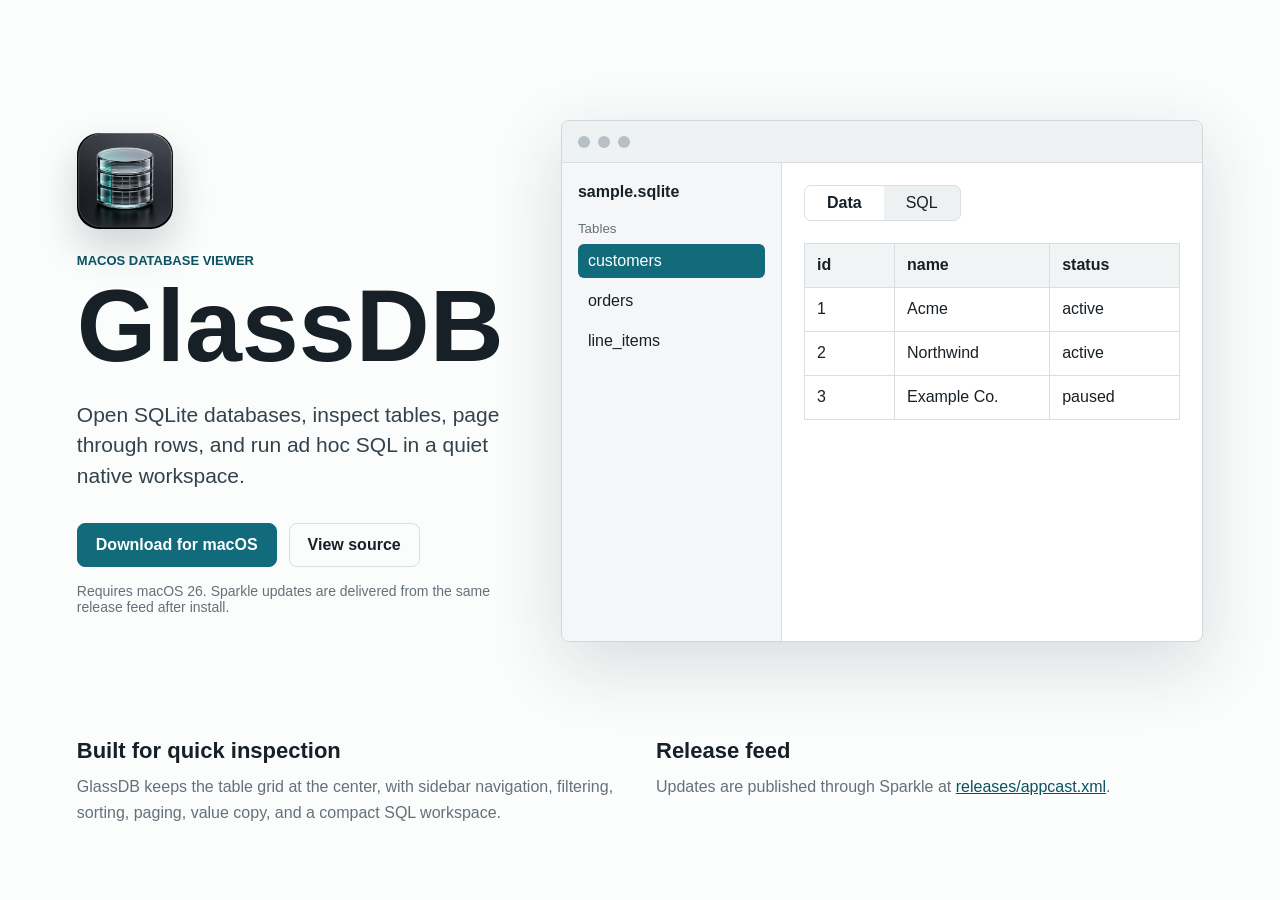
==== docs/index.html @ 264d3016 "Release GlassDB 0.1.0 with Sparkle updates Add Sparkle integration, notarized release artifacts, Git" ====
<!doctype html>
<html lang="en">
  <head>
    <meta charset="utf-8">
    <meta name="viewport" content="width=device-width, initial-scale=1">
    <title>GlassDB</title>
    <meta name="description" content="GlassDB is a macOS-native database viewer for developers.">
    <link rel="stylesheet" href="styles.css">
  </head>
  <body>
    <main class="page">
      <section class="hero">
        <div class="hero-copy">
          <img class="app-icon" src="assets/app-icon.png" alt="" width="96" height="96">
          <p class="eyebrow">macOS database viewer</p>
          <h1>GlassDB</h1>
          <p class="lede">Open SQLite databases, inspect tables, page through rows, and run ad hoc SQL in a quiet native workspace.</p>
          <div class="actions">
            <a class="primary" href="releases/GlassDB-0.1.0.zip">Download for macOS</a>
            <a class="secondary" href="https://github.com/makikub/glass-db">View source</a>
          </div>
          <p class="note">Requires macOS 26. Sparkle updates are delivered from the same release feed after install.</p>
        </div>
        <div class="app-shot" aria-label="GlassDB interface preview">
          <div class="toolbar">
            <span></span><span></span><span></span>
          </div>
          <div class="chrome">
            <aside>
              <strong>sample.sqlite</strong>
              <small>Tables</small>
              <p class="selected">customers</p>
              <p>orders</p>
              <p>line_items</p>
            </aside>
            <section>
              <div class="tabs"><b>Data</b><span>SQL</span></div>
              <div class="grid">
                <span>id</span><span>name</span><span>status</span>
                <span>1</span><span>Acme</span><span>active</span>
                <span>2</span><span>Northwind</span><span>active</span>
                <span>3</span><span>Example Co.</span><span>paused</span>
              </div>
            </section>
          </div>
        </div>
      </section>

      <section class="details">
        <div>
          <h2>Built for quick inspection</h2>
          <p>GlassDB keeps the table grid at the center, with sidebar navigation, filtering, sorting, paging, value copy, and a compact SQL workspace.</p>
        </div>
        <div>
          <h2>Release feed</h2>
          <p>Updates are published through Sparkle at <a href="releases/appcast.xml">releases/appcast.xml</a>.</p>
        </div>
      </section>
    </main>
  </body>
</html>
---- docs/styles.css ----
:root {
  color-scheme: light;
  --ink: #172026;
  --muted: #65717a;
  --line: #d8dee4;
  --panel: #f4f6f7;
  --accent: #116b7a;
  --accent-strong: #0a5260;
  --surface: #ffffff;
}

* {
  box-sizing: border-box;
}

body {
  margin: 0;
  color: var(--ink);
  background: #fbfcfc;
  font-family: -apple-system, BlinkMacSystemFont, "Segoe UI", sans-serif;
}

a {
  color: var(--accent-strong);
}

.page {
  min-height: 100vh;
}

.hero {
  display: grid;
  grid-template-columns: minmax(320px, 0.8fr) minmax(460px, 1.2fr);
  gap: 56px;
  align-items: center;
  min-height: 82vh;
  padding: 72px clamp(28px, 6vw, 96px) 48px;
}

.eyebrow {
  margin: 0 0 12px;
  color: var(--accent-strong);
  font-size: 13px;
  font-weight: 700;
  letter-spacing: 0;
  text-transform: uppercase;
}

.app-icon {
  display: block;
  width: 96px;
  height: 96px;
  margin: 0 0 24px;
  border-radius: 22px;
  box-shadow: 0 18px 38px rgb(17 32 38 / 18%);
}

h1 {
  margin: 0;
  font-size: clamp(56px, 8vw, 108px);
  line-height: 0.9;
  letter-spacing: 0;
}

.lede {
  max-width: 560px;
  margin: 28px 0 0;
  color: #34424b;
  font-size: 21px;
  line-height: 1.45;
}

.actions {
  display: flex;
  flex-wrap: wrap;
  gap: 12px;
  margin-top: 32px;
}

.actions a {
  display: inline-flex;
  align-items: center;
  min-height: 44px;
  padding: 0 18px;
  border: 1px solid var(--line);
  border-radius: 8px;
  color: var(--ink);
  font-weight: 650;
  text-decoration: none;
}

.actions .primary {
  border-color: var(--accent);
  background: var(--accent);
  color: white;
}

.note {
  margin-top: 16px;
  color: var(--muted);
  font-size: 14px;
}

.app-shot {
  overflow: hidden;
  min-height: 520px;
  border: 1px solid #cfd6dc;
  border-radius: 8px;
  background: var(--surface);
  box-shadow: 0 22px 70px rgb(37 53 61 / 16%);
}

.toolbar {
  display: flex;
  gap: 8px;
  align-items: center;
  height: 42px;
  padding: 0 16px;
  border-bottom: 1px solid var(--line);
  background: #eef2f3;
}

.toolbar span {
  width: 12px;
  height: 12px;
  border-radius: 50%;
  background: #b7c0c7;
}

.chrome {
  display: grid;
  grid-template-columns: 220px 1fr;
  min-height: 478px;
}

aside {
  padding: 20px 16px;
  border-right: 1px solid var(--line);
  background: var(--panel);
}

aside strong,
aside small,
aside p {
  display: block;
}

aside small {
  margin: 20px 0 8px;
  color: var(--muted);
}

aside p {
  margin: 6px 0;
  padding: 8px 10px;
  border-radius: 6px;
}

aside .selected {
  background: var(--accent);
  color: white;
}

.chrome section {
  padding: 22px;
}

.tabs {
  display: inline-flex;
  overflow: hidden;
  border: 1px solid var(--line);
  border-radius: 7px;
  background: #edf1f2;
}

.tabs b,
.tabs span {
  padding: 8px 22px;
}

.tabs b {
  background: white;
}

.grid {
  display: grid;
  grid-template-columns: 90px minmax(150px, 1fr) 130px;
  margin-top: 22px;
  border-top: 1px solid var(--line);
  border-left: 1px solid var(--line);
}

.grid span {
  min-height: 44px;
  padding: 12px;
  border-right: 1px solid var(--line);
  border-bottom: 1px solid var(--line);
}

.grid span:nth-child(-n+3) {
  background: #f1f4f5;
  font-weight: 700;
}

.details {
  display: grid;
  grid-template-columns: repeat(2, minmax(0, 1fr));
  gap: 32px;
  padding: 0 clamp(28px, 6vw, 96px) 72px;
}

.details h2 {
  margin: 0 0 10px;
  font-size: 22px;
}

.details p {
  margin: 0;
  color: var(--muted);
  line-height: 1.6;
}

@media (max-width: 860px) {
  .hero {
    grid-template-columns: 1fr;
    min-height: auto;
    padding-top: 48px;
  }

  .app-shot {
    min-height: 420px;
  }

  .chrome {
    grid-template-columns: 150px 1fr;
    min-height: 378px;
  }

  .details {
    grid-template-columns: 1fr;
  }
}

@media (max-width: 560px) {
  .hero {
    padding-inline: 20px;
  }

  .lede {
    font-size: 18px;
  }

  .app-icon {
    width: 76px;
    height: 76px;
    border-radius: 18px;
  }

  .app-shot {
    min-height: 360px;
  }

  .chrome {
    grid-template-columns: 1fr;
  }

  aside {
    display: none;
  }

  .chrome section {
    padding: 16px;
  }

  .grid {
    grid-template-columns: 56px minmax(112px, 1fr) 88px;
    font-size: 13px;
  }

  .details {
    padding-inline: 20px;
  }
}
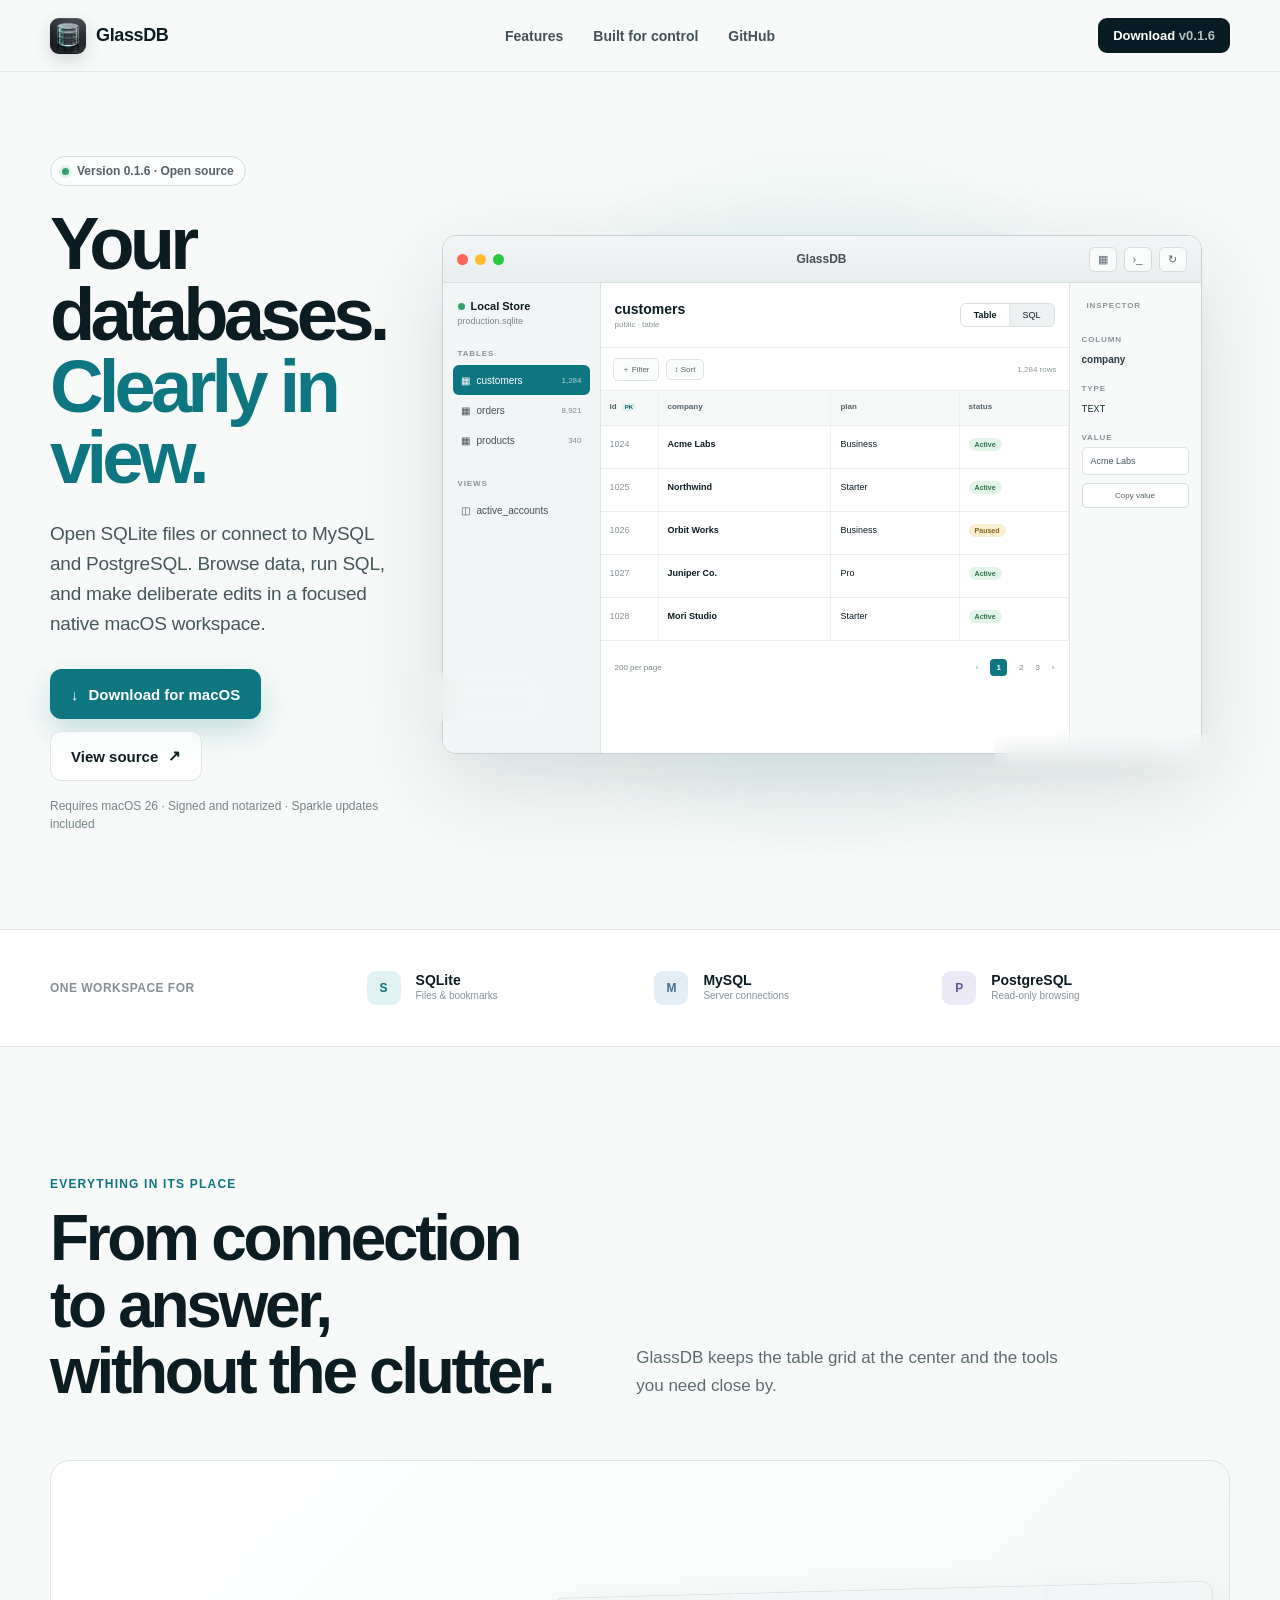
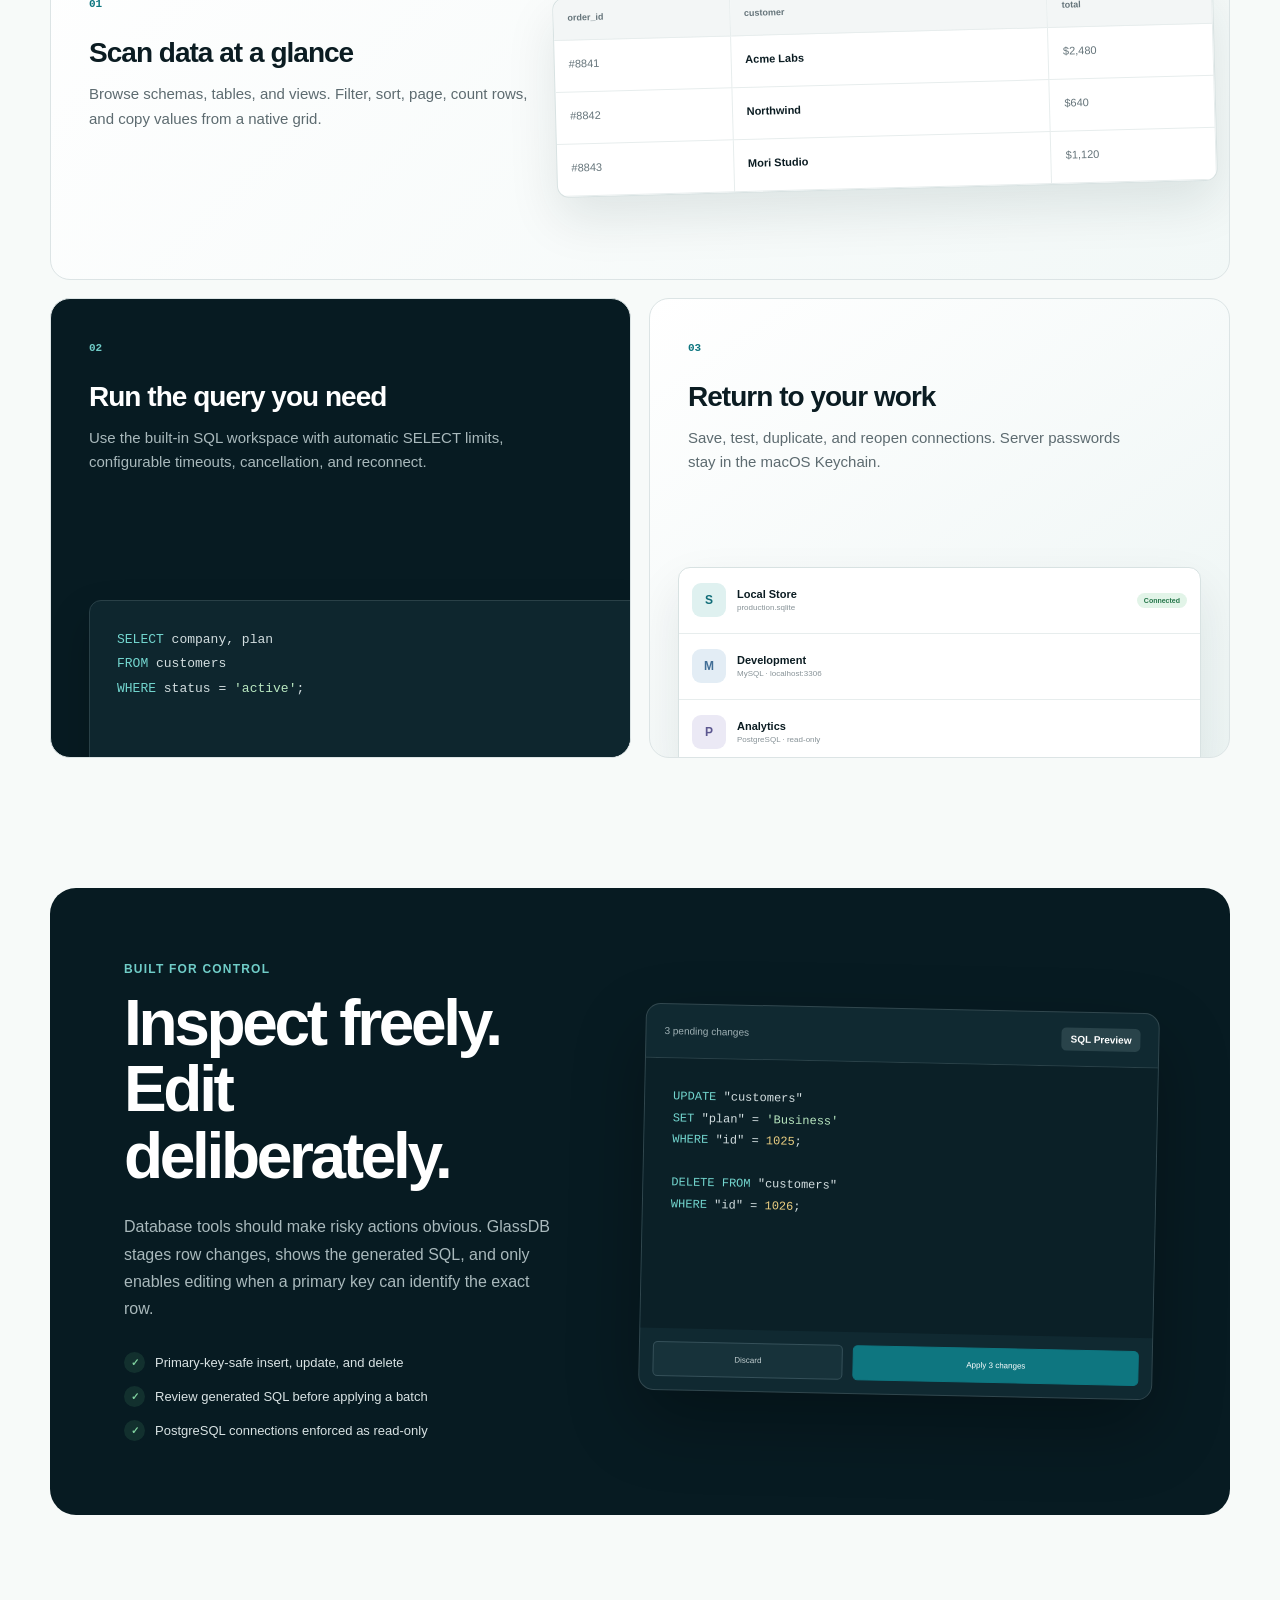
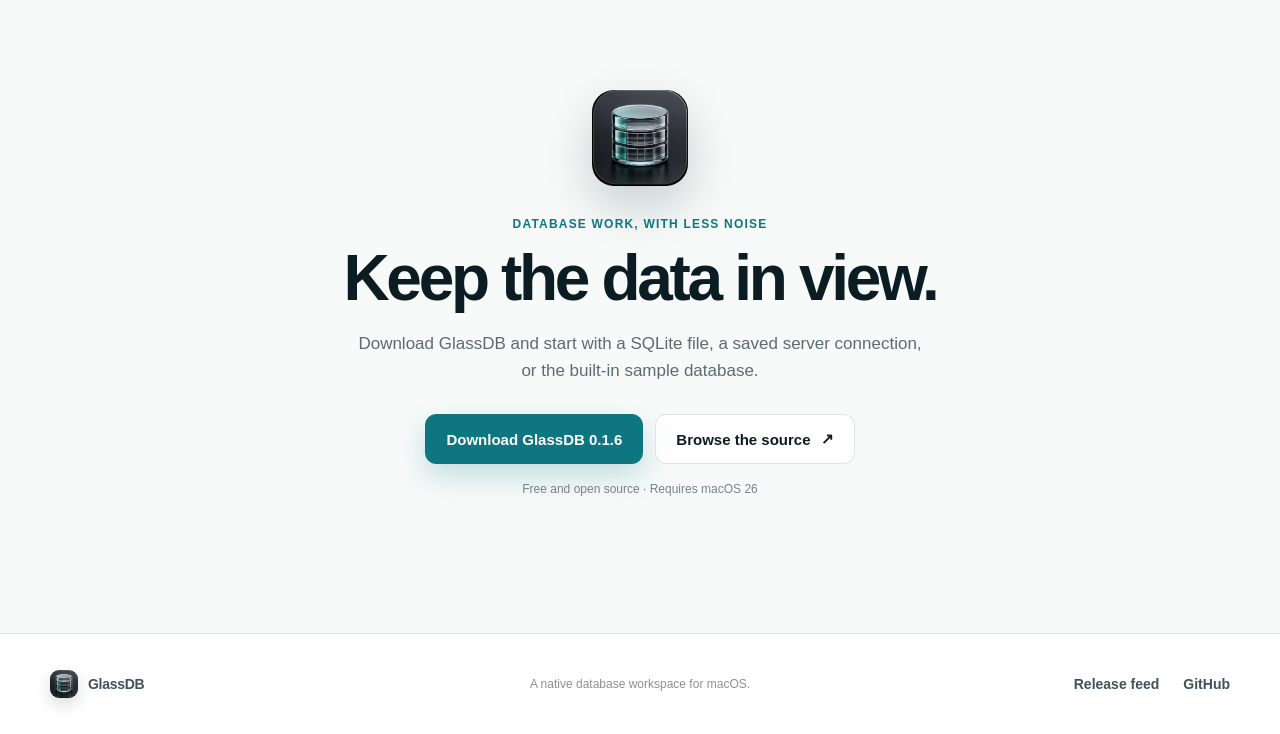
==== commit ad9bcaec: "feat: 現行機能に合わせてGlassDBのLPを刷新する 旧ページがSQLite中心の説明に留まり、MySQL/PostgreSQL、接続保存、クエリ制御、安全な編集を伝えられていなかったため。既" ====
--- a/docs/index.html
+++ b/docs/index.html
@@ -3,59 +3,195 @@
   <head>
     <meta charset="utf-8">
     <meta name="viewport" content="width=device-width, initial-scale=1">
-    <title>GlassDB</title>
-    <meta name="description" content="GlassDB is a macOS-native database viewer for developers.">
+    <title>GlassDB — A native database workspace for macOS</title>
+    <meta name="description" content="Browse SQLite, MySQL, and PostgreSQL databases in a focused native macOS workspace.">
+    <meta name="theme-color" content="#071b22">
+    <meta property="og:title" content="GlassDB — A native database workspace for macOS">
+    <meta property="og:description" content="Inspect data, run SQL, and make deliberate edits without leaving a focused native workspace.">
+    <meta property="og:type" content="website">
+    <meta property="og:url" content="https://makikub.github.io/glass-db/">
+    <link rel="icon" href="assets/app-icon.png">
     <link rel="stylesheet" href="styles.css">
   </head>
   <body>
-    <main class="page">
-      <section class="hero">
+    <header class="site-header">
+      <a class="brand" href="#top" aria-label="GlassDB home">
+        <img src="assets/app-icon.png" alt="" width="36" height="36">
+        <span>GlassDB</span>
+      </a>
+      <nav aria-label="Main navigation">
+        <a href="#features">Features</a>
+        <a href="#safety">Built for control</a>
+        <a href="https://github.com/makikub/glass-db">GitHub</a>
+      </nav>
+      <a class="header-download" href="releases/GlassDB-0.1.6.zip">Download <span>v0.1.6</span></a>
+    </header>
+
+    <main id="top">
+      <section class="hero shell">
         <div class="hero-copy">
-          <img class="app-icon" src="assets/app-icon.png" alt="" width="96" height="96">
-          <p class="eyebrow">macOS database viewer</p>
-          <h1>GlassDB</h1>
-          <p class="lede">Open SQLite databases, inspect tables, page through rows, and run ad hoc SQL in a quiet native workspace.</p>
-          <div class="actions">
-            <a class="primary" href="releases/GlassDB-0.1.0.zip">Download for macOS</a>
-            <a class="secondary" href="https://github.com/makikub/glass-db">View source</a>
+          <div class="version-pill"><span></span> Version 0.1.6 · Open source</div>
+          <h1>Your databases.<br><em>Clearly in view.</em></h1>
+          <p class="hero-lede">Open SQLite files or connect to MySQL and PostgreSQL. Browse data, run SQL, and make deliberate edits in a focused native macOS workspace.</p>
+          <div class="hero-actions">
+            <a class="button primary" href="releases/GlassDB-0.1.6.zip">
+              <span class="apple-mark" aria-hidden="true">↓</span>
+              Download for macOS
+            </a>
+            <a class="button secondary" href="https://github.com/makikub/glass-db">View source <span aria-hidden="true">↗</span></a>
           </div>
-          <p class="note">Requires macOS 26. Sparkle updates are delivered from the same release feed after install.</p>
+          <p class="requirements">Requires macOS 26 · Signed and notarized · Sparkle updates included</p>
         </div>
-        <div class="app-shot" aria-label="GlassDB interface preview">
-          <div class="toolbar">
-            <span></span><span></span><span></span>
+
+        <div class="product-stage" aria-label="GlassDB interface preview">
+          <div class="stage-glow"></div>
+          <div class="app-window">
+            <div class="window-bar">
+              <div class="traffic-lights" aria-hidden="true"><span></span><span></span><span></span></div>
+              <div class="window-title">GlassDB</div>
+              <div class="toolbar-actions"><span>▦</span><span>›_</span><span>↻</span></div>
+            </div>
+            <div class="app-body">
+              <aside class="db-sidebar">
+                <div class="connection-title"><span class="status-dot"></span> Local Store</div>
+                <div class="db-path">production.sqlite</div>
+                <div class="sidebar-label">TABLES</div>
+                <div class="table-item active"><span>▦</span> customers <small>1,284</small></div>
+                <div class="table-item"><span>▦</span> orders <small>8,921</small></div>
+                <div class="table-item"><span>▦</span> products <small>340</small></div>
+                <div class="sidebar-label secondary-label">VIEWS</div>
+                <div class="table-item"><span>◫</span> active_accounts</div>
+              </aside>
+              <section class="workspace">
+                <div class="workspace-top">
+                  <div>
+                    <strong>customers</strong>
+                    <span>public · table</span>
+                  </div>
+                  <div class="mode-switch"><b>Table</b><span>SQL</span></div>
+                </div>
+                <div class="filter-bar">
+                  <span class="filter">＋ Filter</span>
+                  <span class="sort">↕ Sort</span>
+                  <span class="row-count">1,284 rows</span>
+                </div>
+                <div class="data-grid" role="presentation">
+                  <div class="cell head">id <small>PK</small></div><div class="cell head">company</div><div class="cell head">plan</div><div class="cell head">status</div>
+                  <div class="cell muted">1024</div><div class="cell company">Acme Labs</div><div class="cell">Business</div><div class="cell"><i class="badge live">Active</i></div>
+                  <div class="cell muted">1025</div><div class="cell company">Northwind</div><div class="cell">Starter</div><div class="cell"><i class="badge live">Active</i></div>
+                  <div class="cell muted">1026</div><div class="cell company">Orbit Works</div><div class="cell">Business</div><div class="cell"><i class="badge paused">Paused</i></div>
+                  <div class="cell muted">1027</div><div class="cell company">Juniper Co.</div><div class="cell">Pro</div><div class="cell"><i class="badge live">Active</i></div>
+                  <div class="cell muted">1028</div><div class="cell company">Mori Studio</div><div class="cell">Starter</div><div class="cell"><i class="badge live">Active</i></div>
+                </div>
+                <div class="pager"><span>200 per page</span><span>‹</span><b>1</b><span>2</span><span>3</span><span>›</span></div>
+              </section>
+              <aside class="inspector">
+                <div class="inspector-label">INSPECTOR</div>
+                <div class="field-label">COLUMN</div>
+                <strong>company</strong>
+                <div class="field-label">TYPE</div>
+                <code>TEXT</code>
+                <div class="field-label">VALUE</div>
+                <div class="value-box">Acme Labs</div>
+                <button type="button" tabindex="-1">Copy value</button>
+              </aside>
+            </div>
           </div>
-          <div class="chrome">
-            <aside>
-              <strong>sample.sqlite</strong>
-              <small>Tables</small>
-              <p class="selected">customers</p>
-              <p>orders</p>
-              <p>line_items</p>
-            </aside>
-            <section>
-              <div class="tabs"><b>Data</b><span>SQL</span></div>
-              <div class="grid">
-                <span>id</span><span>name</span><span>status</span>
-                <span>1</span><span>Acme</span><span>active</span>
-                <span>2</span><span>Northwind</span><span>active</span>
-                <span>3</span><span>Example Co.</span><span>paused</span>
-              </div>
-            </section>
+          <div class="float-card sql-card"><span>SQL</span><code>SELECT * FROM customers</code><b>⌘↵</b></div>
+          <div class="float-card safe-card"><span>✓</span><div><b>Changes staged</b><small>Review SQL before apply</small></div></div>
+        </div>
+      </section>
+
+      <section class="database-strip" aria-label="Supported databases">
+        <div class="shell database-strip-inner">
+          <span class="strip-label">One workspace for</span>
+          <div class="database"><i class="db-mark sqlite">S</i><strong>SQLite</strong><small>Files &amp; bookmarks</small></div>
+          <div class="database"><i class="db-mark mysql">M</i><strong>MySQL</strong><small>Server connections</small></div>
+          <div class="database"><i class="db-mark postgres">P</i><strong>PostgreSQL</strong><small>Read-only browsing</small></div>
+        </div>
+      </section>
+
+      <section class="features shell" id="features">
+        <div class="section-heading">
+          <p class="kicker">Everything in its place</p>
+          <h2>From connection to answer,<br>without the clutter.</h2>
+          <p>GlassDB keeps the table grid at the center and the tools you need close by.</p>
+        </div>
+
+        <div class="feature-grid">
+          <article class="feature-card large browse-card">
+            <div class="card-copy">
+              <span class="feature-number">01</span>
+              <h3>Scan data at a glance</h3>
+              <p>Browse schemas, tables, and views. Filter, sort, page, count rows, and copy values from a native grid.</p>
+            </div>
+            <div class="mini-grid" aria-hidden="true">
+              <span class="mini-head">order_id</span><span class="mini-head">customer</span><span class="mini-head">total</span>
+              <span>#8841</span><b>Acme Labs</b><span>$2,480</span>
+              <span>#8842</span><b>Northwind</b><span>$640</span>
+              <span>#8843</span><b>Mori Studio</b><span>$1,120</span>
+            </div>
+          </article>
+
+          <article class="feature-card sql-feature">
+            <span class="feature-number">02</span>
+            <h3>Run the query you need</h3>
+            <p>Use the built-in SQL workspace with automatic SELECT limits, configurable timeouts, cancellation, and reconnect.</p>
+            <div class="code-block" aria-hidden="true"><span>SELECT</span> company, plan<br><span>FROM</span> customers<br><span>WHERE</span> status = <i>'active'</i>;</div>
+          </article>
+
+          <article class="feature-card connections-feature">
+            <span class="feature-number">03</span>
+            <h3>Return to your work</h3>
+            <p>Save, test, duplicate, and reopen connections. Server passwords stay in the macOS Keychain.</p>
+            <div class="connection-list" aria-hidden="true">
+              <div><i class="db-mark sqlite">S</i><span><b>Local Store</b><small>production.sqlite</small></span><em>Connected</em></div>
+              <div><i class="db-mark mysql">M</i><span><b>Development</b><small>MySQL · localhost:3306</small></span></div>
+              <div><i class="db-mark postgres">P</i><span><b>Analytics</b><small>PostgreSQL · read-only</small></span></div>
+            </div>
+          </article>
+        </div>
+      </section>
+
+      <section class="safety shell" id="safety">
+        <div class="safety-panel">
+          <div class="safety-copy">
+            <p class="kicker light">Built for control</p>
+            <h2>Inspect freely.<br>Edit deliberately.</h2>
+            <p>Database tools should make risky actions obvious. GlassDB stages row changes, shows the generated SQL, and only enables editing when a primary key can identify the exact row.</p>
+            <ul>
+              <li><span>✓</span> Primary-key-safe insert, update, and delete</li>
+              <li><span>✓</span> Review generated SQL before applying a batch</li>
+              <li><span>✓</span> PostgreSQL connections enforced as read-only</li>
+            </ul>
+          </div>
+          <div class="change-review" aria-label="Example staged changes panel">
+            <div class="review-header"><span>3 pending changes</span><b>SQL Preview</b></div>
+            <div class="review-code"><span class="keyword">UPDATE</span> "customers"<br><span class="keyword">SET</span> "plan" = <i>'Business'</i><br><span class="keyword">WHERE</span> "id" = <strong>1025</strong>;<br><br><span class="keyword">DELETE FROM</span> "customers"<br><span class="keyword">WHERE</span> "id" = <strong>1026</strong>;</div>
+            <div class="review-actions"><button type="button" tabindex="-1">Discard</button><button class="apply" type="button" tabindex="-1">Apply 3 changes</button></div>
           </div>
         </div>
       </section>
 
-      <section class="details">
-        <div>
-          <h2>Built for quick inspection</h2>
-          <p>GlassDB keeps the table grid at the center, with sidebar navigation, filtering, sorting, paging, value copy, and a compact SQL workspace.</p>
+      <section class="final-cta shell">
+        <img src="assets/app-icon.png" alt="GlassDB app icon" width="96" height="96">
+        <p class="kicker">Database work, with less noise</p>
+        <h2>Keep the data in view.</h2>
+        <p>Download GlassDB and start with a SQLite file, a saved server connection, or the built-in sample database.</p>
+        <div class="hero-actions centered">
+          <a class="button primary" href="releases/GlassDB-0.1.6.zip">Download GlassDB 0.1.6</a>
+          <a class="button secondary" href="https://github.com/makikub/glass-db">Browse the source <span aria-hidden="true">↗</span></a>
         </div>
-        <div>
-          <h2>Release feed</h2>
-          <p>Updates are published through Sparkle at <a href="releases/appcast.xml">releases/appcast.xml</a>.</p>
-        </div>
+        <p class="requirements">Free and open source · Requires macOS 26</p>
       </section>
     </main>
+
+    <footer>
+      <div class="shell footer-inner">
+        <a class="brand footer-brand" href="#top"><img src="assets/app-icon.png" alt="" width="28" height="28"><span>GlassDB</span></a>
+        <p>A native database workspace for macOS.</p>
+        <div><a href="releases/appcast.xml">Release feed</a><a href="https://github.com/makikub/glass-db">GitHub</a></div>
+      </div>
+    </footer>
   </body>
 </html>
--- a/docs/styles.css
+++ b/docs/styles.css
@@ -1,283 +1,1131 @@
 :root {
   color-scheme: light;
-  --ink: #172026;
-  --muted: #65717a;
-  --line: #d8dee4;
-  --panel: #f4f6f7;
-  --accent: #116b7a;
-  --accent-strong: #0a5260;
+  --ink: #0b1c22;
+  --muted: #5d6b70;
+  --line: #dce4e5;
+  --soft-line: #e9eeee;
+  --canvas: #f7faf9;
   --surface: #ffffff;
+  --teal: #0e7680;
+  --teal-dark: #07535d;
+  --teal-soft: #dff1f0;
+  --navy: #071b22;
+  --lime: #b9e7c0;
+  --shadow: 0 30px 90px rgb(9 35 41 / 14%);
 }
 
 * {
   box-sizing: border-box;
+}
+
+html {
+  scroll-behavior: smooth;
 }
 
 body {
   margin: 0;
   color: var(--ink);
-  background: #fbfcfc;
-  font-family: -apple-system, BlinkMacSystemFont, "Segoe UI", sans-serif;
+  background: var(--canvas);
+  font-family: -apple-system, BlinkMacSystemFont, "SF Pro Display", "Segoe UI", sans-serif;
+  -webkit-font-smoothing: antialiased;
 }
 
 a {
-  color: var(--accent-strong);
-}
-
-.page {
-  min-height: 100vh;
+  color: inherit;
+}
+
+main {
+  overflow: hidden;
+}
+
+button,
+a {
+  -webkit-tap-highlight-color: transparent;
+}
+
+.shell {
+  width: min(1180px, calc(100% - 48px));
+  margin-inline: auto;
+}
+
+.site-header {
+  position: sticky;
+  z-index: 20;
+  top: 0;
+  display: grid;
+  grid-template-columns: 1fr auto 1fr;
+  align-items: center;
+  min-height: 72px;
+  padding: 10px max(24px, calc((100vw - 1180px) / 2));
+  border-bottom: 1px solid rgb(11 28 34 / 8%);
+  background: rgb(247 250 249 / 86%);
+  backdrop-filter: blur(20px) saturate(140%);
+}
+
+.brand {
+  display: inline-flex;
+  align-items: center;
+  gap: 10px;
+  width: fit-content;
+  color: var(--ink);
+  font-size: 18px;
+  font-weight: 720;
+  letter-spacing: -.02em;
+  text-decoration: none;
+}
+
+.brand img {
+  border-radius: 9px;
+  box-shadow: 0 6px 16px rgb(10 33 39 / 16%);
+}
+
+.site-header nav {
+  display: flex;
+  gap: 30px;
+  align-items: center;
+}
+
+.site-header nav a,
+.footer-inner a {
+  color: #425258;
+  font-size: 14px;
+  font-weight: 590;
+  text-decoration: none;
+}
+
+.site-header nav a:hover,
+.footer-inner a:hover {
+  color: var(--teal-dark);
+}
+
+.header-download {
+  justify-self: end;
+  padding: 10px 15px;
+  border-radius: 9px;
+  color: white;
+  background: var(--navy);
+  font-size: 13px;
+  font-weight: 680;
+  text-decoration: none;
+}
+
+.header-download span {
+  color: #adbec2;
+  font-weight: 550;
 }
 
 .hero {
   display: grid;
-  grid-template-columns: minmax(320px, 0.8fr) minmax(460px, 1.2fr);
+  grid-template-columns: .84fr 1.3fr;
   gap: 56px;
   align-items: center;
-  min-height: 82vh;
-  padding: 72px clamp(28px, 6vw, 96px) 48px;
-}
-
-.eyebrow {
-  margin: 0 0 12px;
-  color: var(--accent-strong);
-  font-size: 13px;
-  font-weight: 700;
-  letter-spacing: 0;
-  text-transform: uppercase;
-}
-
-.app-icon {
-  display: block;
-  width: 96px;
-  height: 96px;
-  margin: 0 0 24px;
-  border-radius: 22px;
-  box-shadow: 0 18px 38px rgb(17 32 38 / 18%);
+  min-height: 770px;
+  padding-block: 84px 96px;
+}
+
+.hero-copy {
+  position: relative;
+  z-index: 2;
+}
+
+.version-pill {
+  display: inline-flex;
+  gap: 8px;
+  align-items: center;
+  margin-bottom: 22px;
+  padding: 7px 11px;
+  border: 1px solid #cfdddd;
+  border-radius: 999px;
+  color: #526268;
+  background: rgb(255 255 255 / 70%);
+  font-size: 12px;
+  font-weight: 650;
+}
+
+.version-pill span {
+  width: 7px;
+  height: 7px;
+  border-radius: 50%;
+  background: #30a46c;
+  box-shadow: 0 0 0 3px rgb(48 164 108 / 13%);
+}
+
+h1,
+h2,
+h3,
+p {
+  margin-top: 0;
 }
 
 h1 {
-  margin: 0;
-  font-size: clamp(56px, 8vw, 108px);
-  line-height: 0.9;
-  letter-spacing: 0;
-}
-
-.lede {
-  max-width: 560px;
-  margin: 28px 0 0;
-  color: #34424b;
-  font-size: 21px;
-  line-height: 1.45;
-}
-
-.actions {
+  max-width: 620px;
+  margin-bottom: 26px;
+  font-size: clamp(54px, 5.8vw, 84px);
+  line-height: .96;
+  letter-spacing: -.065em;
+}
+
+h1 em {
+  color: var(--teal);
+  font-style: normal;
+  font-weight: inherit;
+}
+
+.hero-lede {
+  max-width: 540px;
+  margin-bottom: 30px;
+  color: #46575c;
+  font-size: 19px;
+  line-height: 1.58;
+  letter-spacing: -.012em;
+}
+
+.hero-actions {
   display: flex;
   flex-wrap: wrap;
   gap: 12px;
-  margin-top: 32px;
-}
-
-.actions a {
+}
+
+.button {
   display: inline-flex;
-  align-items: center;
-  min-height: 44px;
+  gap: 10px;
+  align-items: center;
+  justify-content: center;
+  min-height: 50px;
+  padding: 0 20px;
+  border: 1px solid var(--line);
+  border-radius: 11px;
+  font-size: 15px;
+  font-weight: 680;
+  text-decoration: none;
+  transition: transform .2s ease, box-shadow .2s ease, background .2s ease;
+}
+
+.button:hover {
+  transform: translateY(-2px);
+}
+
+.button.primary {
+  border-color: var(--teal);
+  color: white;
+  background: var(--teal);
+  box-shadow: 0 12px 30px rgb(14 118 128 / 22%);
+}
+
+.button.primary:hover {
+  background: var(--teal-dark);
+  box-shadow: 0 16px 34px rgb(14 118 128 / 28%);
+}
+
+.button.secondary {
+  background: rgb(255 255 255 / 75%);
+}
+
+.apple-mark {
+  font-size: 15px;
+}
+
+.requirements {
+  margin: 16px 0 0;
+  color: #768388;
+  font-size: 12px;
+  line-height: 1.5;
+}
+
+.product-stage {
+  position: relative;
+  width: 760px;
+  max-width: none;
+}
+
+.stage-glow {
+  position: absolute;
+  inset: -90px -60px;
+  border-radius: 50%;
+  background: radial-gradient(circle, rgb(116 206 200 / 28%), transparent 66%);
+  filter: blur(12px);
+}
+
+.app-window {
+  position: relative;
+  overflow: hidden;
+  width: 760px;
+  border: 1px solid #c7d1d3;
+  border-radius: 14px;
+  background: white;
+  box-shadow: var(--shadow);
+}
+
+.window-bar {
+  display: grid;
+  grid-template-columns: 1fr auto 1fr;
+  align-items: center;
+  height: 47px;
+  padding: 0 14px;
+  border-bottom: 1px solid #d7dfe1;
+  background: linear-gradient(#f2f5f5, #e8edee);
+}
+
+.traffic-lights,
+.toolbar-actions {
+  display: flex;
+  gap: 7px;
+  align-items: center;
+}
+
+.traffic-lights span {
+  width: 11px;
+  height: 11px;
+  border-radius: 50%;
+  background: #c5ced0;
+}
+
+.traffic-lights span:first-child { background: #ff6259; }
+.traffic-lights span:nth-child(2) { background: #ffbd2e; }
+.traffic-lights span:last-child { background: #28c840; }
+
+.window-title {
+  color: #425057;
+  font-size: 12px;
+  font-weight: 650;
+}
+
+.toolbar-actions {
+  justify-self: end;
+}
+
+.toolbar-actions span {
+  display: grid;
+  place-items: center;
+  width: 28px;
+  height: 25px;
+  border: 1px solid #d3dbdd;
+  border-radius: 6px;
+  color: #5d6b70;
+  background: #f9fbfb;
+  font-size: 11px;
+}
+
+.app-body {
+  display: grid;
+  grid-template-columns: 158px 1fr 132px;
+  min-height: 470px;
+}
+
+.db-sidebar {
+  padding: 17px 10px;
+  border-right: 1px solid #dde4e5;
+  background: #f1f5f5;
+}
+
+.connection-title {
+  display: flex;
+  gap: 6px;
+  align-items: center;
+  padding-inline: 5px;
+  font-size: 11px;
+  font-weight: 700;
+}
+
+.status-dot {
+  width: 7px;
+  height: 7px;
+  border-radius: 50%;
+  background: #30a46c;
+}
+
+.db-path {
+  overflow: hidden;
+  margin: 4px 5px 23px;
+  color: #7a878b;
+  font-size: 9px;
+  text-overflow: ellipsis;
+  white-space: nowrap;
+}
+
+.sidebar-label,
+.inspector-label,
+.field-label {
+  margin: 0 5px 7px;
+  color: #879297;
+  font-size: 8px;
+  font-weight: 750;
+  letter-spacing: .11em;
+}
+
+.secondary-label {
+  margin-top: 24px;
+}
+
+.table-item {
+  display: flex;
+  gap: 7px;
+  align-items: center;
+  min-height: 30px;
+  padding: 0 8px;
+  border-radius: 6px;
+  color: #425157;
+  font-size: 10px;
+}
+
+.table-item.active {
+  color: white;
+  background: var(--teal);
+}
+
+.table-item small {
+  margin-left: auto;
+  color: inherit;
+  font-size: 8px;
+  opacity: .68;
+}
+
+.workspace {
+  min-width: 0;
+  background: #fff;
+}
+
+.workspace-top {
+  display: flex;
+  align-items: center;
+  justify-content: space-between;
+  height: 65px;
+  padding: 0 14px;
+  border-bottom: 1px solid var(--soft-line);
+}
+
+.workspace-top strong,
+.workspace-top span {
+  display: block;
+}
+
+.workspace-top strong {
+  font-size: 14px;
+}
+
+.workspace-top > div:first-child span {
+  margin-top: 3px;
+  color: #879297;
+  font-size: 8px;
+}
+
+.mode-switch {
+  display: flex;
+  overflow: hidden;
+  border: 1px solid #d6dfe0;
+  border-radius: 6px;
+  background: #edf1f2;
+}
+
+.mode-switch b,
+.mode-switch span {
+  padding: 6px 13px;
+  font-size: 9px;
+}
+
+.mode-switch b {
+  background: white;
+  box-shadow: 0 1px 3px rgb(9 35 41 / 10%);
+}
+
+.filter-bar {
+  display: flex;
+  gap: 7px;
+  align-items: center;
+  height: 43px;
+  padding: 0 12px;
+  border-bottom: 1px solid var(--soft-line);
+}
+
+.filter,
+.sort {
+  padding: 5px 8px;
+  border: 1px solid #dce3e4;
+  border-radius: 5px;
+  color: #556469;
+  background: #fbfcfc;
+  font-size: 8px;
+}
+
+.row-count {
+  margin-left: auto;
+  color: #8b969a;
+  font-size: 8px;
+}
+
+.data-grid {
+  display: grid;
+  grid-template-columns: 58px 1.35fr 1fr .85fr;
+  font-size: 9px;
+}
+
+.cell {
+  overflow: hidden;
+  min-height: 43px;
+  padding: 13px 9px;
+  border-right: 1px solid #edf1f1;
+  border-bottom: 1px solid #e8eeee;
+  text-overflow: ellipsis;
+  white-space: nowrap;
+}
+
+.cell.head {
+  min-height: 35px;
+  padding-block: 11px;
+  color: #526167;
+  background: #f7f9f9;
+  font-size: 8px;
+  font-weight: 720;
+}
+
+.cell.head small {
+  margin-left: 3px;
+  padding: 1px 3px;
+  border-radius: 3px;
+  color: var(--teal-dark);
+  background: var(--teal-soft);
+  font-size: 6px;
+}
+
+.cell.muted { color: #879297; }
+.cell.company { font-weight: 650; }
+
+.badge {
+  padding: 3px 6px;
+  border-radius: 999px;
+  font-size: 7px;
+  font-style: normal;
+  font-weight: 700;
+}
+
+.badge.live { color: #25764a; background: #e2f4e8; }
+.badge.paused { color: #8a641c; background: #f7edcf; }
+
+.pager {
+  display: flex;
+  gap: 12px;
+  align-items: center;
+  justify-content: flex-end;
+  padding: 18px 14px;
+  color: #7a878b;
+  font-size: 8px;
+}
+
+.pager span:first-child { margin-right: auto; }
+.pager b { color: white; background: var(--teal); padding: 4px 6px; border-radius: 4px; }
+
+.inspector {
+  padding: 18px 12px;
+  border-left: 1px solid #dde4e5;
+  background: #f8fafa;
+}
+
+.inspector-label {
+  margin-bottom: 25px;
+}
+
+.field-label {
+  margin: 17px 0 5px;
+}
+
+.inspector strong,
+.inspector code {
+  color: #27383e;
+  font-size: 10px;
+}
+
+.value-box {
+  padding: 8px;
+  border: 1px solid #dce3e4;
+  border-radius: 5px;
+  color: #46555b;
+  background: white;
+  font-size: 9px;
+}
+
+.inspector button,
+.review-actions button {
+  width: 100%;
+  margin-top: 8px;
+  padding: 7px;
+  border: 1px solid #d4ddde;
+  border-radius: 5px;
+  color: #526167;
+  background: #fff;
+  font: inherit;
+  font-size: 8px;
+}
+
+.float-card {
+  position: absolute;
+  z-index: 3;
+  display: flex;
+  align-items: center;
+  border: 1px solid #cfdadb;
+  border-radius: 10px;
+  background: rgb(255 255 255 / 95%);
+  box-shadow: 0 20px 50px rgb(9 35 41 / 18%);
+  backdrop-filter: blur(12px);
+}
+
+.sql-card {
+  right: -25px;
+  bottom: -25px;
+  gap: 10px;
+  padding: 12px 14px;
+}
+
+.sql-card span {
+  padding: 5px;
+  border-radius: 5px;
+  color: var(--teal-dark);
+  background: var(--teal-soft);
+  font-size: 8px;
+  font-weight: 800;
+}
+
+.sql-card code { color: #35464c; font-size: 10px; }
+.sql-card b { color: #899599; font-size: 9px; }
+
+.safe-card {
+  bottom: 32px;
+  left: -42px;
+  gap: 10px;
+  padding: 11px 15px;
+}
+
+.safe-card > span {
+  display: grid;
+  place-items: center;
+  width: 25px;
+  height: 25px;
+  border-radius: 50%;
+  color: #25764a;
+  background: #e2f4e8;
+  font-size: 11px;
+  font-weight: 800;
+}
+
+.safe-card b,
+.safe-card small { display: block; }
+.safe-card b { font-size: 10px; }
+.safe-card small { margin-top: 2px; color: #7a878b; font-size: 8px; }
+
+.database-strip {
+  border-block: 1px solid var(--line);
+  background: #fff;
+}
+
+.database-strip-inner {
+  display: grid;
+  grid-template-columns: 1.1fr repeat(3, 1fr);
+  align-items: center;
+  min-height: 116px;
+}
+
+.strip-label {
+  color: #859095;
+  font-size: 12px;
+  font-weight: 650;
+  letter-spacing: .04em;
+  text-transform: uppercase;
+}
+
+.database {
+  display: grid;
+  grid-template-columns: 38px 1fr;
+  grid-template-rows: 1fr 1fr;
+  column-gap: 11px;
+  align-items: end;
+}
+
+.db-mark {
+  display: grid;
+  grid-row: 1 / 3;
+  place-items: center;
+  width: 34px;
+  height: 34px;
+  border-radius: 9px;
+  font-size: 12px;
+  font-style: normal;
+  font-weight: 800;
+}
+
+.db-mark.sqlite { color: #116d78; background: #dff1f0; }
+.db-mark.mysql { color: #416e96; background: #e3edf5; }
+.db-mark.postgres { color: #5c5790; background: #ebe9f5; }
+
+.database strong { font-size: 14px; }
+.database small { align-self: start; margin-top: 2px; color: #879297; font-size: 10px; }
+
+.features {
+  padding-block: 130px;
+}
+
+.section-heading {
+  display: grid;
+  grid-template-columns: 1fr 1.15fr;
+  column-gap: 70px;
+  align-items: end;
+  margin-bottom: 55px;
+}
+
+.section-heading .kicker {
+  grid-column: 1;
+  align-self: start;
+}
+
+.section-heading h2 {
+  grid-column: 1;
+  margin: 0;
+}
+
+.section-heading > p:last-child {
+  grid-column: 2;
+  grid-row: 1 / 3;
+  align-self: end;
+  max-width: 450px;
+  margin: 0 0 5px;
+  color: var(--muted);
+  font-size: 17px;
+  line-height: 1.65;
+}
+
+.kicker {
+  margin-bottom: 14px;
+  color: var(--teal);
+  font-size: 12px;
+  font-weight: 750;
+  letter-spacing: .1em;
+  text-transform: uppercase;
+}
+
+h2 {
+  font-size: clamp(40px, 5vw, 64px);
+  line-height: 1.04;
+  letter-spacing: -.052em;
+}
+
+.feature-grid {
+  display: grid;
+  grid-template-columns: 1fr 1fr;
+  gap: 18px;
+}
+
+.feature-card {
+  position: relative;
+  overflow: hidden;
+  min-height: 460px;
+  padding: 38px;
+  border: 1px solid var(--line);
+  border-radius: 20px;
+  background: #fff;
+}
+
+.feature-card.large {
+  grid-column: 1 / -1;
+  min-height: 420px;
+}
+
+.feature-number {
+  display: inline-block;
+  margin-bottom: 28px;
+  color: var(--teal);
+  font: 700 11px ui-monospace, SFMono-Regular, Menlo, monospace;
+}
+
+.feature-card h3 {
+  max-width: 440px;
+  margin-bottom: 13px;
+  font-size: 28px;
+  line-height: 1.1;
+  letter-spacing: -.035em;
+}
+
+.feature-card p {
+  max-width: 460px;
+  color: var(--muted);
+  font-size: 15px;
+  line-height: 1.65;
+}
+
+.browse-card {
+  display: grid;
+  grid-template-columns: .8fr 1.2fr;
+  align-items: center;
+  background: linear-gradient(135deg, #fff, #f2f8f7);
+}
+
+.mini-grid {
+  display: grid;
+  grid-template-columns: .75fr 1.35fr .7fr;
+  overflow: hidden;
+  border: 1px solid #d8e2e2;
+  border-radius: 12px;
+  background: white;
+  box-shadow: 0 22px 50px rgb(9 35 41 / 10%);
+  transform: rotate(-1.5deg) translate(24px, 20px);
+}
+
+.mini-grid span,
+.mini-grid b {
+  min-height: 52px;
+  padding: 17px 14px;
+  border-right: 1px solid #e7eded;
+  border-bottom: 1px solid #e7eded;
+  color: #65747a;
+  font-size: 11px;
+  font-weight: 500;
+}
+
+.mini-grid b { color: var(--ink); font-weight: 680; }
+.mini-grid .mini-head { min-height: 42px; padding-block: 14px; background: #f3f6f6; font-size: 9px; font-weight: 700; }
+
+.sql-feature {
+  background: var(--navy);
+  color: white;
+}
+
+.sql-feature .feature-number { color: #70cdc8; }
+.sql-feature p { color: #a9b9bc; }
+
+.code-block {
+  position: absolute;
+  right: -25px;
+  bottom: -18px;
+  left: 38px;
+  min-height: 175px;
+  padding: 27px;
+  border: 1px solid #294047;
+  border-radius: 12px 0 0;
+  color: #d3dee0;
+  background: #0e262e;
+  font: 13px/1.9 ui-monospace, SFMono-Regular, Menlo, monospace;
+  box-shadow: 0 20px 40px rgb(0 0 0 / 22%);
+}
+
+.code-block span { color: #73d6cf; }
+.code-block i { color: #b9e7c0; font-style: normal; }
+
+.connections-feature {
+  background: linear-gradient(145deg, #fff, #edf5f4);
+}
+
+.connection-list {
+  position: absolute;
+  right: 28px;
+  bottom: -10px;
+  left: 28px;
+  overflow: hidden;
+  border: 1px solid #d8e2e2;
+  border-radius: 12px 12px 0 0;
+  background: white;
+  box-shadow: 0 22px 50px rgb(9 35 41 / 9%);
+}
+
+.connection-list > div {
+  display: flex;
+  gap: 11px;
+  align-items: center;
+  min-height: 66px;
+  padding: 10px 13px;
+  border-bottom: 1px solid #e7eded;
+}
+
+.connection-list .db-mark { width: 34px; height: 34px; }
+.connection-list b,
+.connection-list small { display: block; }
+.connection-list b { margin-bottom: 3px; font-size: 11px; }
+.connection-list small { color: #879297; font-size: 8px; }
+.connection-list em { margin-left: auto; padding: 4px 7px; border-radius: 999px; color: #25764a; background: #e2f4e8; font-size: 7px; font-style: normal; font-weight: 750; }
+
+.safety {
+  padding-bottom: 130px;
+}
+
+.safety-panel {
+  display: grid;
+  grid-template-columns: .92fr 1.08fr;
+  gap: 80px;
+  align-items: center;
+  overflow: hidden;
+  min-height: 610px;
+  padding: 74px;
+  border-radius: 26px;
+  color: white;
+  background: var(--navy);
+}
+
+.kicker.light { color: #70cdc8; }
+.safety-copy h2 { margin-bottom: 24px; }
+.safety-copy > p:not(.kicker) { max-width: 500px; color: #a9b9bc; font-size: 16px; line-height: 1.7; }
+.safety-copy ul { display: grid; gap: 13px; margin: 30px 0 0; padding: 0; list-style: none; }
+.safety-copy li { display: flex; gap: 10px; align-items: center; color: #d8e2e3; font-size: 13px; }
+.safety-copy li span { display: grid; place-items: center; width: 21px; height: 21px; border-radius: 50%; color: #80d2a0; background: rgb(82 179 119 / 14%); font-size: 10px; font-weight: 800; }
+
+.change-review {
+  overflow: hidden;
+  border: 1px solid #31474e;
+  border-radius: 15px;
+  background: #102931;
+  box-shadow: 0 30px 70px rgb(0 0 0 / 30%);
+  transform: rotate(1.2deg);
+}
+
+.review-header {
+  display: flex;
+  align-items: center;
+  justify-content: space-between;
+  min-height: 54px;
   padding: 0 18px;
-  border: 1px solid var(--line);
-  border-radius: 8px;
-  color: var(--ink);
-  font-weight: 650;
-  text-decoration: none;
-}
-
-.actions .primary {
-  border-color: var(--accent);
-  background: var(--accent);
-  color: white;
-}
-
-.note {
-  margin-top: 16px;
-  color: var(--muted);
-  font-size: 14px;
-}
-
-.app-shot {
-  overflow: hidden;
-  min-height: 520px;
-  border: 1px solid #cfd6dc;
-  border-radius: 8px;
-  background: var(--surface);
-  box-shadow: 0 22px 70px rgb(37 53 61 / 16%);
-}
-
-.toolbar {
-  display: flex;
-  gap: 8px;
-  align-items: center;
-  height: 42px;
-  padding: 0 16px;
-  border-bottom: 1px solid var(--line);
-  background: #eef2f3;
-}
-
-.toolbar span {
-  width: 12px;
-  height: 12px;
-  border-radius: 50%;
-  background: #b7c0c7;
-}
-
-.chrome {
-  display: grid;
-  grid-template-columns: 220px 1fr;
-  min-height: 478px;
-}
-
-aside {
-  padding: 20px 16px;
-  border-right: 1px solid var(--line);
-  background: var(--panel);
-}
-
-aside strong,
-aside small,
-aside p {
-  display: block;
-}
-
-aside small {
-  margin: 20px 0 8px;
-  color: var(--muted);
-}
-
-aside p {
-  margin: 6px 0;
-  padding: 8px 10px;
-  border-radius: 6px;
-}
-
-aside .selected {
-  background: var(--accent);
-  color: white;
-}
-
-.chrome section {
-  padding: 22px;
-}
-
-.tabs {
-  display: inline-flex;
-  overflow: hidden;
-  border: 1px solid var(--line);
-  border-radius: 7px;
-  background: #edf1f2;
-}
-
-.tabs b,
-.tabs span {
-  padding: 8px 22px;
-}
-
-.tabs b {
-  background: white;
-}
-
-.grid {
-  display: grid;
-  grid-template-columns: 90px minmax(150px, 1fr) 130px;
-  margin-top: 22px;
+  border-bottom: 1px solid #2b4249;
+  color: #9fb0b4;
+  font-size: 10px;
+}
+
+.review-header b { padding: 6px 9px; border-radius: 5px; color: white; background: #29434a; }
+
+.review-code {
+  min-height: 270px;
+  padding: 28px;
+  color: #d3dee0;
+  background: #0b2027;
+  font: 12px/1.8 ui-monospace, SFMono-Regular, Menlo, monospace;
+}
+
+.review-code .keyword { color: #73d6cf; }
+.review-code i { color: #b9e7c0; font-style: normal; }
+.review-code strong { color: #eccf82; font-weight: 500; }
+
+.review-actions {
+  display: grid;
+  grid-template-columns: 1fr 1.5fr;
+  gap: 10px;
+  padding: 13px;
+}
+
+.review-actions button { min-height: 35px; margin: 0; border-color: #355059; color: #c3d0d2; background: #17323a; }
+.review-actions button.apply { border-color: var(--teal); color: white; background: var(--teal); }
+
+.final-cta {
+  padding-block: 45px 135px;
+  text-align: center;
+}
+
+.final-cta img {
+  margin-bottom: 27px;
+  border-radius: 22px;
+  box-shadow: 0 20px 50px rgb(9 35 41 / 20%);
+}
+
+.final-cta h2 { margin-bottom: 18px; }
+.final-cta > p:not(.kicker):not(.requirements) { max-width: 570px; margin: 0 auto 30px; color: var(--muted); font-size: 17px; line-height: 1.6; }
+.hero-actions.centered { justify-content: center; }
+
+footer {
   border-top: 1px solid var(--line);
-  border-left: 1px solid var(--line);
-}
-
-.grid span {
-  min-height: 44px;
-  padding: 12px;
-  border-right: 1px solid var(--line);
-  border-bottom: 1px solid var(--line);
-}
-
-.grid span:nth-child(-n+3) {
-  background: #f1f4f5;
-  font-weight: 700;
-}
-
-.details {
-  display: grid;
-  grid-template-columns: repeat(2, minmax(0, 1fr));
-  gap: 32px;
-  padding: 0 clamp(28px, 6vw, 96px) 72px;
-}
-
-.details h2 {
-  margin: 0 0 10px;
-  font-size: 22px;
-}
-
-.details p {
-  margin: 0;
-  color: var(--muted);
-  line-height: 1.6;
-}
-
-@media (max-width: 860px) {
+  background: #fff;
+}
+
+.footer-inner {
+  display: grid;
+  grid-template-columns: 1fr auto 1fr;
+  align-items: center;
+  min-height: 100px;
+}
+
+.footer-brand { font-size: 15px; }
+.footer-inner p { margin: 0; color: #879297; font-size: 12px; }
+.footer-inner > div { display: flex; gap: 24px; justify-self: end; }
+
+@media (max-width: 1080px) {
   .hero {
     grid-template-columns: 1fr;
     min-height: auto;
-    padding-top: 48px;
-  }
-
-  .app-shot {
-    min-height: 420px;
-  }
-
-  .chrome {
-    grid-template-columns: 150px 1fr;
-    min-height: 378px;
-  }
-
-  .details {
+    padding-top: 90px;
+  }
+
+  .hero-copy {
+    max-width: 700px;
+  }
+
+  .product-stage {
+    width: min(760px, 92vw);
+    margin-inline: auto;
+  }
+
+  .app-window {
+    width: 100%;
+  }
+
+  .site-header {
+    grid-template-columns: 1fr auto;
+  }
+
+  .site-header nav {
+    display: none;
+  }
+
+  .database-strip-inner {
+    grid-template-columns: repeat(3, 1fr);
+    gap: 20px;
+    padding-block: 28px;
+  }
+
+  .strip-label {
+    grid-column: 1 / -1;
+  }
+
+  .safety-panel {
+    gap: 45px;
+    padding: 55px;
+  }
+}
+
+@media (max-width: 760px) {
+  .shell {
+    width: min(100% - 32px, 600px);
+  }
+
+  .site-header {
+    min-height: 64px;
+    padding-inline: 16px;
+  }
+
+  .header-download span {
+    display: none;
+  }
+
+  .hero {
+    gap: 48px;
+    padding-block: 62px 74px;
+  }
+
+  h1 {
+    font-size: clamp(50px, 15vw, 70px);
+  }
+
+  .product-stage {
+    left: 50%;
+    width: 730px;
+    transform: translateX(-50%) scale(.74);
+    margin-block: -60px;
+  }
+
+  .database-strip-inner {
     grid-template-columns: 1fr;
   }
-}
-
-@media (max-width: 560px) {
-  .hero {
-    padding-inline: 20px;
-  }
-
-  .lede {
-    font-size: 18px;
-  }
-
-  .app-icon {
-    width: 76px;
-    height: 76px;
-    border-radius: 18px;
-  }
-
-  .app-shot {
-    min-height: 360px;
-  }
-
-  .chrome {
+
+  .strip-label {
+    grid-column: auto;
+  }
+
+  .section-heading {
+    display: block;
+  }
+
+  .section-heading h2 {
+    margin-bottom: 22px;
+  }
+
+  .feature-grid,
+  .browse-card,
+  .safety-panel {
     grid-template-columns: 1fr;
   }
 
-  aside {
+  .features {
+    padding-block: 90px;
+  }
+
+  .feature-card,
+  .feature-card.large {
+    min-height: 450px;
+    padding: 30px;
+  }
+
+  .browse-card {
+    align-items: start;
+  }
+
+  .mini-grid {
+    position: absolute;
+    right: -30px;
+    bottom: 20px;
+    left: 30px;
+    transform: rotate(-1.5deg);
+  }
+
+  .safety {
+    width: 100%;
+    padding-bottom: 90px;
+  }
+
+  .safety-panel {
+    gap: 45px;
+    padding: 50px max(24px, calc((100vw - 600px) / 2));
+    border-radius: 0;
+  }
+
+  .change-review {
+    transform: none;
+  }
+
+  .footer-inner {
+    grid-template-columns: 1fr auto;
+    gap: 15px;
+    padding-block: 25px;
+  }
+
+  .footer-inner p {
     display: none;
   }
-
-  .chrome section {
-    padding: 16px;
-  }
-
-  .grid {
-    grid-template-columns: 56px minmax(112px, 1fr) 88px;
-    font-size: 13px;
-  }
-
-  .details {
-    padding-inline: 20px;
-  }
-}
+}
+
+@media (max-width: 480px) {
+  .hero-actions .button {
+    width: 100%;
+  }
+
+  .product-stage {
+    transform: translateX(-50%) scale(.54);
+    margin-block: -110px;
+  }
+
+  .feature-card,
+  .feature-card.large {
+    min-height: 470px;
+  }
+
+  .code-block {
+    left: 25px;
+  }
+
+  .connection-list {
+    right: 20px;
+    left: 20px;
+  }
+
+  .safety-panel {
+    padding-block: 45px;
+  }
+
+  .review-code {
+    padding: 20px;
+    font-size: 10px;
+  }
+
+  .footer-inner > div {
+    gap: 14px;
+  }
+}
+
+@media (prefers-reduced-motion: reduce) {
+  html {
+    scroll-behavior: auto;
+  }
+
+  .button {
+    transition: none;
+  }
+}
